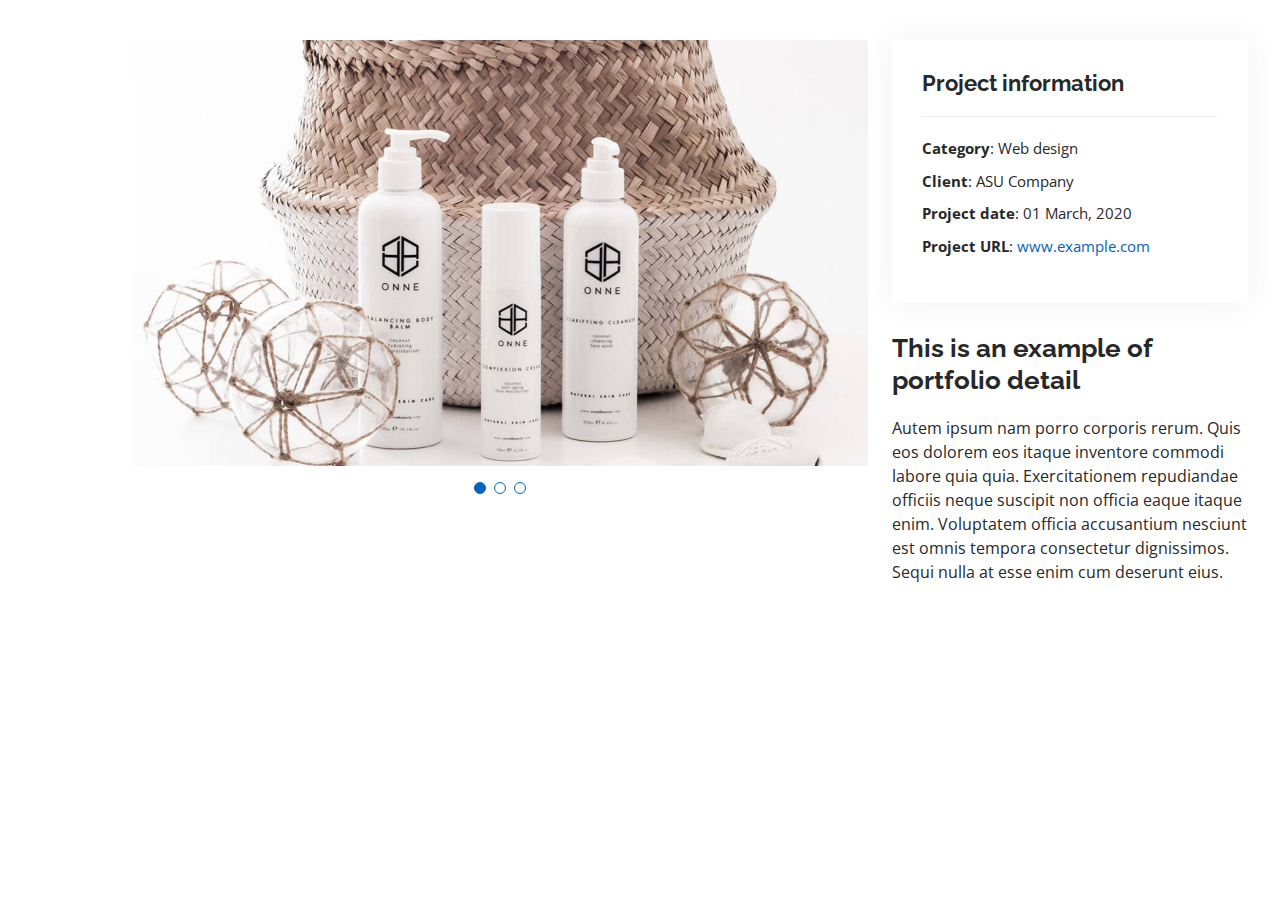
==== portfolio-details.html @ 0921672d "ghj" ====
<!DOCTYPE html>
<html lang="en">

<head>
  <meta charset="utf-8">
  <meta content="width=device-width, initial-scale=1.0" name="viewport">

  <title>Portfolio Details - Personal Bootstrap Template</title>
  <meta content="" name="description">
  <meta content="" name="keywords">

  <!-- Favicons -->
  <link href="assets/img/favicon.png" rel="icon">
  <link href="assets/img/apple-touch-icon.png" rel="apple-touch-icon">

  <!-- Google Fonts -->
  <link href="https://fonts.googleapis.com/css?family=Open+Sans:300,300i,400,400i,600,600i,700,700i|Raleway:300,300i,400,400i,500,500i,600,600i,700,700i|Poppins:300,300i,400,400i,500,500i,600,600i,700,700i" rel="stylesheet">

  <!-- Vendor CSS Files -->
  <link href="assets/vendor/aos/aos.css" rel="stylesheet">
  <link href="assets/vendor/bootstrap/css/bootstrap.min.css" rel="stylesheet">
  <link href="assets/vendor/bootstrap-icons/bootstrap-icons.css" rel="stylesheet">
  <link href="assets/vendor/boxicons/css/boxicons.min.css" rel="stylesheet">
  <link href="assets/vendor/glightbox/css/glightbox.min.css" rel="stylesheet">
  <link href="assets/vendor/swiper/swiper-bundle.min.css" rel="stylesheet">

  <!-- Template Main CSS File -->
  <link href="assets/css/style.css" rel="stylesheet">

  <!-- =======================================================
  * Template Name: MyResume
  * Updated: Mar 10 2023 with Bootstrap v5.2.3
  * Template URL: https://bootstrapmade.com/free-html-bootstrap-template-my-resume/
  * Author: BootstrapMade.com
  * License: https://bootstrapmade.com/license/
  ======================================================== -->
</head>

<body>

  <main id="main">

    <!-- ======= Portfolio Details Section ======= -->
    <section id="portfolio-details" class="portfolio-details">
      <div class="container">

        <div class="row gy-4">

          <div class="col-lg-8">
            <div class="portfolio-details-slider swiper">
              <div class="swiper-wrapper align-items-center">

                <div class="swiper-slide">
                  <img src="assets/img/portfolio/portfolio-details-1.jpg" alt="">
                </div>

                <div class="swiper-slide">
                  <img src="assets/img/portfolio/portfolio-details-2.jpg" alt="">
                </div>

                <div class="swiper-slide">
                  <img src="assets/img/portfolio/portfolio-details-3.jpg" alt="">
                </div>

              </div>
              <div class="swiper-pagination"></div>
            </div>
          </div>

          <div class="col-lg-4">
            <div class="portfolio-info">
              <h3>Project information</h3>
              <ul>
                <li><strong>Category</strong>: Web design</li>
                <li><strong>Client</strong>: ASU Company</li>
                <li><strong>Project date</strong>: 01 March, 2020</li>
                <li><strong>Project URL</strong>: <a href="#">www.example.com</a></li>
              </ul>
            </div>
            <div class="portfolio-description">
              <h2>This is an example of portfolio detail</h2>
              <p>
                Autem ipsum nam porro corporis rerum. Quis eos dolorem eos itaque inventore commodi labore quia quia. Exercitationem repudiandae officiis neque suscipit non officia eaque itaque enim. Voluptatem officia accusantium nesciunt est omnis tempora consectetur dignissimos. Sequi nulla at esse enim cum deserunt eius.
              </p>
            </div>
          </div>

        </div>

      </div>
    </section><!-- End Portfolio Details Section -->

  </main><!-- End #main -->

  <div id="preloader"></div>
  <a href="#" class="back-to-top d-flex align-items-center justify-content-center"><i class="bi bi-arrow-up-short"></i></a>

  <!-- Vendor JS Files -->
  <script src="assets/vendor/purecounter/purecounter_vanilla.js"></script>
  <script src="assets/vendor/aos/aos.js"></script>
  <script src="assets/vendor/bootstrap/js/bootstrap.bundle.min.js"></script>
  <script src="assets/vendor/glightbox/js/glightbox.min.js"></script>
  <script src="assets/vendor/isotope-layout/isotope.pkgd.min.js"></script>
  <script src="assets/vendor/swiper/swiper-bundle.min.js"></script>
  <script src="assets/vendor/typed.js/typed.min.js"></script>
  <script src="assets/vendor/waypoints/noframework.waypoints.js"></script>
  <script src="assets/vendor/php-email-form/validate.js"></script>

  <!-- Template Main JS File -->
  <script src="assets/js/main.js"></script>

</body>

</html>
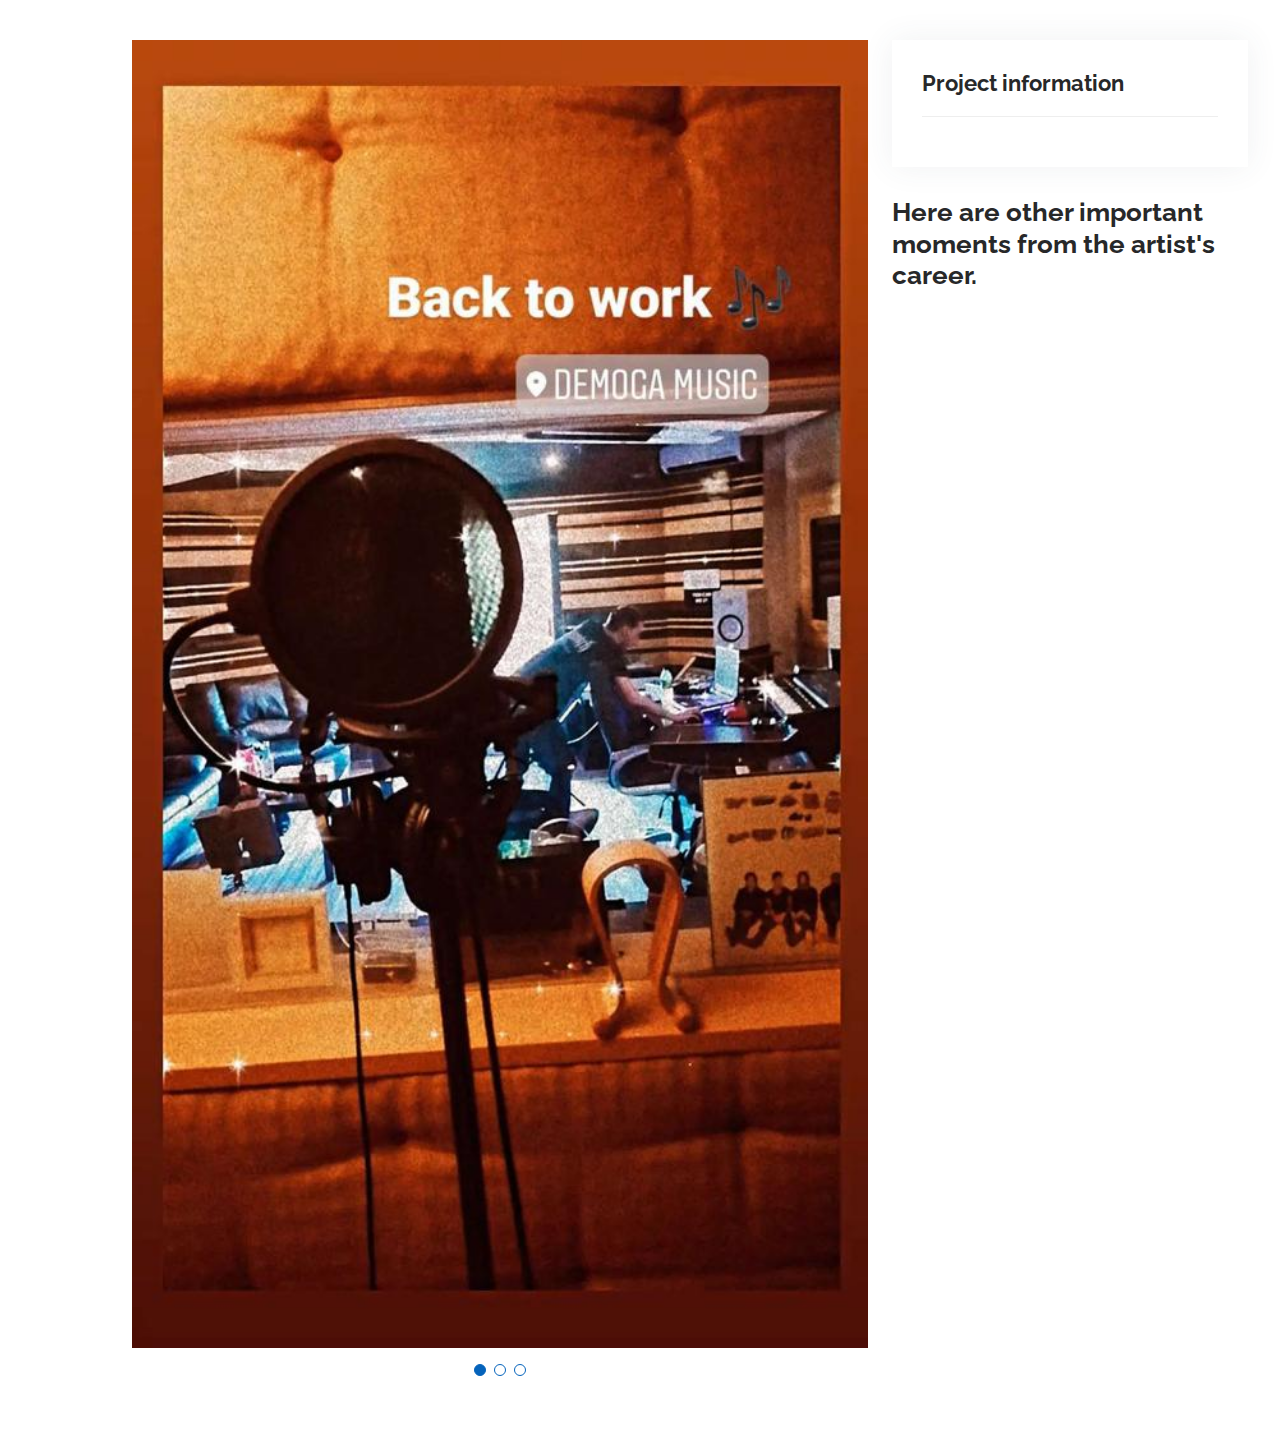
==== commit 4f7fe47c: "asdas" ====
--- a/portfolio-details.html
+++ b/portfolio-details.html
@@ -29,7 +29,7 @@
 
   <!-- =======================================================
   * Template Name: MyResume
-  * Updated: Mar 10 2023 with Bootstrap v5.2.3
+  * Updated: Mar 10 2023 with Bootstrap v5.2.3
   * Template URL: https://bootstrapmade.com/free-html-bootstrap-template-my-resume/
   * Author: BootstrapMade.com
   * License: https://bootstrapmade.com/license/
@@ -70,18 +70,11 @@
           <div class="col-lg-4">
             <div class="portfolio-info">
               <h3>Project information</h3>
-              <ul>
-                <li><strong>Category</strong>: Web design</li>
-                <li><strong>Client</strong>: ASU Company</li>
-                <li><strong>Project date</strong>: 01 March, 2020</li>
-                <li><strong>Project URL</strong>: <a href="#">www.example.com</a></li>
-              </ul>
+             
             </div>
             <div class="portfolio-description">
-              <h2>This is an example of portfolio detail</h2>
-              <p>
-                Autem ipsum nam porro corporis rerum. Quis eos dolorem eos itaque inventore commodi labore quia quia. Exercitationem repudiandae officiis neque suscipit non officia eaque itaque enim. Voluptatem officia accusantium nesciunt est omnis tempora consectetur dignissimos. Sequi nulla at esse enim cum deserunt eius.
-              </p>
+              <h2>Here are other important moments from the artist's career.</h2>
+              
             </div>
           </div>
 
--- a/assets/css/style.css
+++ b/assets/css/style.css
@@ -274,8 +274,7 @@
 #hero {
   width: 100%;
   height: 100vh;
-  background: url("../img/hero-bg.jpg") top right no-repeat;
-  background-size: cover;
+  background: url("../img/hero-bg.jpeg") top right no-repeat;
   position: relative;
 }
 
